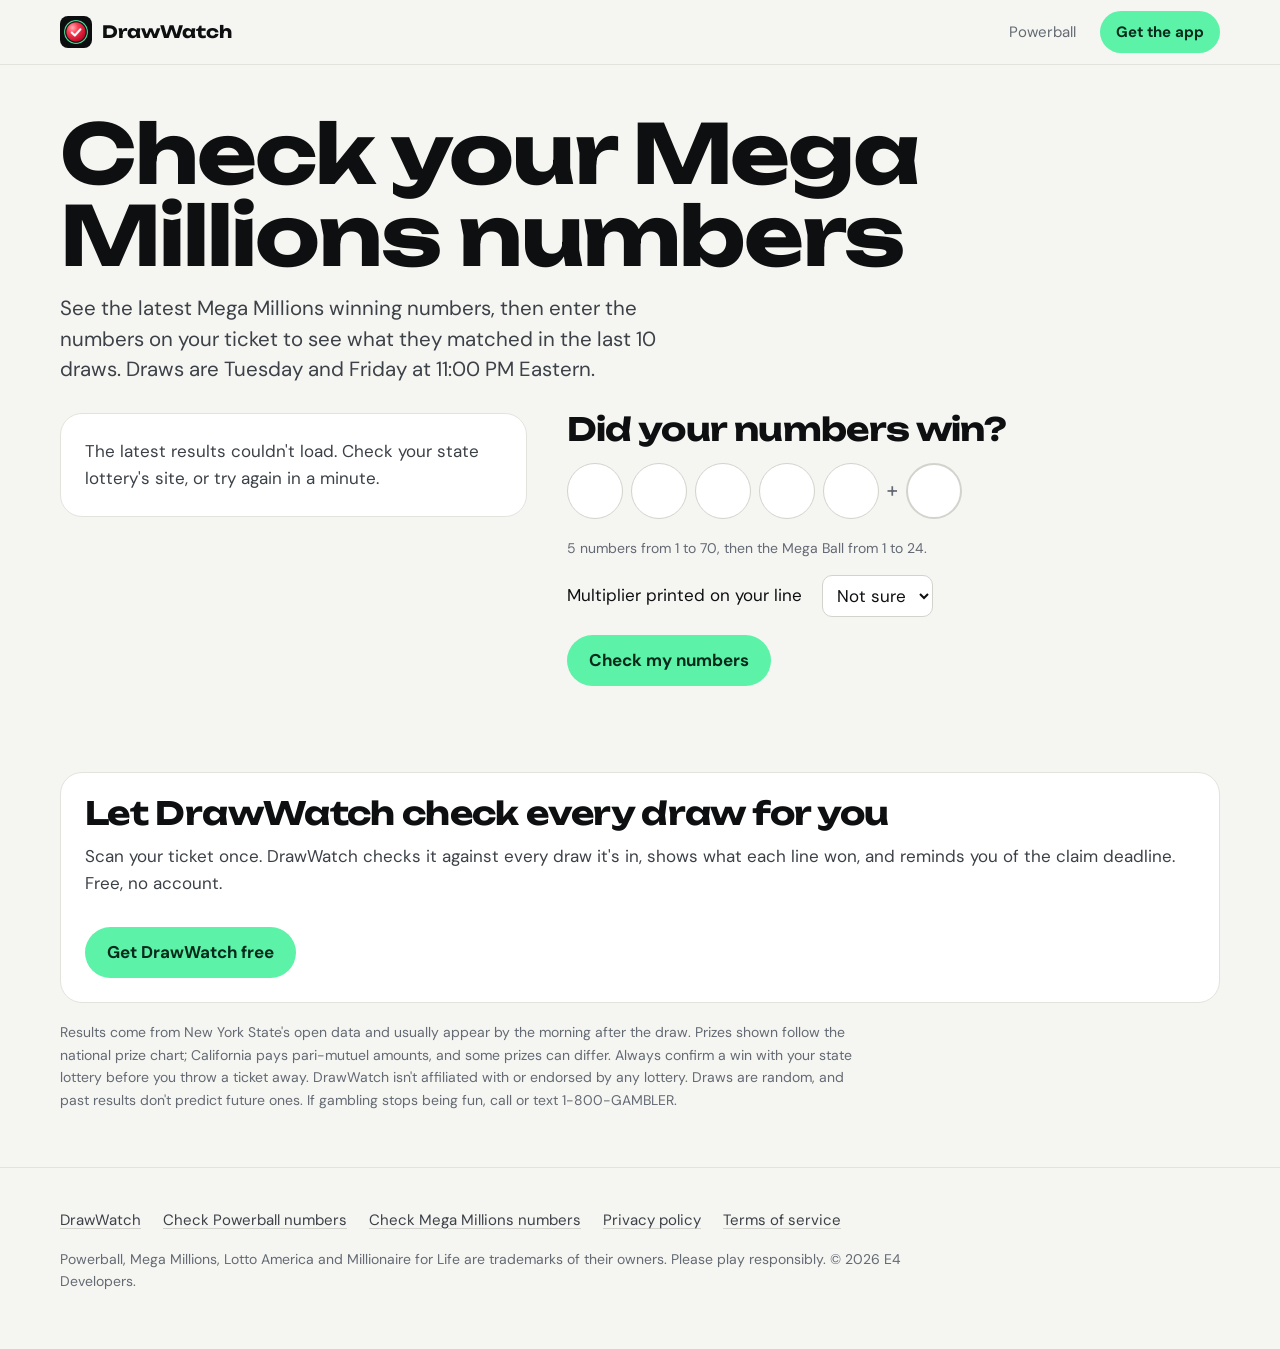
==== check-mega-millions-numbers.html @ 0bde1f41 "DrawWatch: Check your Powerball / Mega Millions numbers pages, sitemap The latest winning numbers fr" ====
<!DOCTYPE html>
<html lang="en">
<head>
<meta charset="UTF-8">
<meta name="viewport" content="width=device-width, initial-scale=1.0">
<script>
/* Same device switch as drawwatch.html (the header button hides on iPhone
   until the App Store release). */
(function () {
  var u = navigator.userAgent || "", d = "desktop";
  if (/Android/i.test(u)) d = "android";
  else if (/iPhone|iPad|iPod/i.test(u) || (navigator.platform === "MacIntel" && navigator.maxTouchPoints > 1)) d = "ios";
  document.documentElement.setAttribute("data-device", d);
})();
</script>
<title>Check your Mega Millions numbers: latest results and ticket checker | DrawWatch</title>
<meta name="description" content="The latest Mega Millions winning numbers, and a free checker: enter the numbers on your ticket to see what they matched and won in the last 10 draws.">
<meta name="robots" content="index, follow">
<link rel="canonical" href="https://e4developers.github.io/check-mega-millions-numbers">
<meta name="theme-color" content="#F5F5F2">
<meta property="og:title" content="Check your Mega Millions numbers">
<meta property="og:description" content="The latest Mega Millions winning numbers, and a free checker for the numbers on your ticket.">
<meta property="og:url" content="https://e4developers.github.io/check-mega-millions-numbers">
<meta property="og:type" content="website">
<meta property="og:site_name" content="DrawWatch">
<meta property="og:image" content="https://e4developers.github.io/img/drawwatch/og.png">
<meta name="twitter:card" content="summary_large_image">
<link rel="icon" type="image/png" href="img/drawwatch/icon-192.png">
<link rel="preconnect" href="https://fonts.googleapis.com">
<link rel="preconnect" href="https://fonts.gstatic.com" crossorigin>
<link rel="stylesheet" href="https://fonts.googleapis.com/css2?family=DM+Sans:wght@400;500;700&family=Unbounded:wght@700&display=swap">
<link rel="stylesheet" href="drawwatch.css">
<link rel="stylesheet" href="check.css">
</head>
<body>
<a class="skip" href="#main">Skip to content</a>

<header class="top">
  <div class="wrap">
    <a class="top-brand" href="drawwatch.html"><img src="img/drawwatch/icon-192.png" alt="" width="32" height="32">DrawWatch</a>
    <nav aria-label="Site">
      <a class="hide-sm" href="check-powerball-numbers.html">Powerball</a>
      <a class="get" href="get?c=web_mm_header">Get the app</a>
    </nav>
  </div>
</header>

<main id="main" data-game="megamillions">
  <section class="check-hero">
    <div class="wrap">
      <h1>Check your Mega Millions numbers</h1>
      <p class="lead">See the latest Mega Millions winning numbers, then enter the numbers on your ticket to see what they matched in the last 10 draws. Draws are Tuesday and Friday at 11:00 PM Eastern.</p>
      <div class="check-grid">
        <div class="box latest" id="latest" aria-live="polite">
          <p>Loading the latest Mega Millions numbers&hellip;</p>
          <noscript><p>Turn on JavaScript to see the latest numbers here, or check your state lottery's site.</p></noscript>
        </div>
        <div class="checker">
          <h2>Did your numbers win?</h2>
          <form id="checker" novalidate>
            <div class="picks">
          <input type="text" inputmode="numeric" pattern="[0-9]*" maxlength="2" data-white aria-label="Number 1" required>
          <input type="text" inputmode="numeric" pattern="[0-9]*" maxlength="2" data-white aria-label="Number 2" required>
          <input type="text" inputmode="numeric" pattern="[0-9]*" maxlength="2" data-white aria-label="Number 3" required>
          <input type="text" inputmode="numeric" pattern="[0-9]*" maxlength="2" data-white aria-label="Number 4" required>
          <input type="text" inputmode="numeric" pattern="[0-9]*" maxlength="2" data-white aria-label="Number 5" required>
              <span class="plus" aria-hidden="true">+</span>
              <input type="text" inputmode="numeric" pattern="[0-9]*" maxlength="2" class="bonus" data-bonus aria-label="Mega Ball" required>
            </div>
            <p class="check-fine">5 numbers from 1 to 70, then the Mega Ball from 1 to 24.</p>
            <div class="opts"><label for="mult">Multiplier printed on your line</label> <select id="mult"><option value="">Not sure</option><option value="2">2×</option><option value="3">3×</option><option value="4">4×</option><option value="5">5×</option><option value="10">10×</option></select></div>
            <button class="go" type="submit">Check my numbers</button>
          </form>
          <div id="results" aria-live="polite"></div>
        </div>
      </div>
    </div>
  </section>

  <section class="check-cta">
    <div class="wrap">
      <div class="box">
        <h2>Let DrawWatch check every draw for you</h2>
        <p>Scan your ticket once. DrawWatch checks it against every draw it's in, shows what each line won, and reminds you of the claim deadline. Free, no account.</p>
        <a class="go" href="get?c=web_mm_check">Get DrawWatch free</a>
      </div>
      <p class="check-fine">Results come from New York State's open data and usually appear by the morning after the draw. Prizes shown follow the national prize chart; California pays pari-mutuel amounts, and some prizes can differ. Always confirm a win with your state lottery before you throw a ticket away. DrawWatch isn't affiliated with or endorsed by any lottery. Draws are random, and past results don't predict future ones. If gambling stops being fun, call or text 1-800-GAMBLER.</p>
    </div>
  </section>
</main>

<footer>
  <div class="wrap">
    <nav aria-label="Footer">
      <a href="drawwatch.html">DrawWatch</a>
      <a href="check-powerball-numbers">Check Powerball numbers</a>
      <a href="check-mega-millions-numbers">Check Mega Millions numbers</a>
      <a href="privacy-policy.html">Privacy policy</a>
      <a href="terms-of-service.html">Terms of service</a>
    </nav>
    <p class="fine">Powerball, Mega Millions, Lotto America and Millionaire for Life are trademarks of their owners. Please play responsibly. &copy; 2026 E4 Developers.</p>
  </div>
</footer>
<script src="check.js" defer></script>
</body>
</html>
---- drawwatch.css ----
/* DrawWatch site (drawwatch.html, index.html, privacy-policy.html,
 * terms-of-service.html). A light page so the app's dark screens stand out.
 * Same type as the app: Unbounded for display, DM Sans for text. Game colors
 * only where they name a game; green only for money and the main button.
 * The lottery-ball shading is the only gradient. No glows, emoji or icon
 * boxes. Motion only for state changes (switching the screen in the tour). */

:root {
  --bg: #F5F5F2;
  --card: #FFFFFF;
  --line: #E3E3DE;
  --line-strong: #D3D3CD;
  --text: #0E0F11;
  --text-soft: #3C4148;
  --muted: #646A73;
  --ink: #0C0D0F;
  --ink-surface: #16181B;
  --ink-line: #2B2F34;
  --ink-text: #F3F4F6;
  --ink-muted: #A0A7B0;
  --green: #5CF2A8;
  --on-green: #062B1B;
  --money: #0A8A54;
  --display: "Unbounded", system-ui, sans-serif;
  --body: "DM Sans", system-ui, -apple-system, "Segoe UI", Roboto, sans-serif;
  --gutter: 20px;
  --radius: 28px;
}

* { box-sizing: border-box; margin: 0; padding: 0; }
html { -webkit-text-size-adjust: 100%; scroll-behavior: smooth; scroll-padding-top: 72px; }
@media (prefers-reduced-motion: reduce) { html { scroll-behavior: auto; } }
body { background: var(--bg); color: var(--text-soft); font-family: var(--body); font-size: 17px; line-height: 1.6; -webkit-font-smoothing: antialiased; overflow-x: hidden; }
a { color: var(--text); text-decoration: underline; text-underline-offset: 3px; text-decoration-color: var(--line-strong); }
a:hover { text-decoration-color: var(--text); }
:focus-visible { outline: 2px solid var(--text); outline-offset: 3px; border-radius: 6px; }
img { max-width: 100%; height: auto; display: block; }
button { font: inherit; color: inherit; background: none; border: 0; cursor: pointer; text-align: left; }
.skip { position: absolute; left: -999px; top: 8px; background: var(--text); color: #fff; padding: 8px 12px; border-radius: 8px; z-index: 10; }
.skip:focus { left: 8px; }

.wrap { width: min(1200px, 100%); margin: 0 auto; padding: 0 var(--gutter); }
.measure { max-width: 760px; }
.narrow { width: min(760px, 100%); }

h1, h2, h3 { color: var(--text); }
h1 { font-family: var(--display); font-weight: 700; font-size: clamp(42px, 6.4vw, 84px); line-height: 1.0; letter-spacing: -0.025em; }
h2 { font-family: var(--display); font-weight: 700; font-size: clamp(30px, 4.2vw, 50px); line-height: 1.05; letter-spacing: -0.02em; }
h3 { font-family: var(--display); font-weight: 700; font-size: 20px; line-height: 1.2; letter-spacing: -0.01em; }
p + p { margin-top: 12px; }
.lead { font-size: clamp(18px, 1.6vw, 21px); line-height: 1.5; color: var(--text-soft); }
.note { color: var(--muted); font-size: 15px; }
.money { color: var(--money); font-family: var(--display); font-weight: 700; }

/* Device-aware blocks: a script in <head> sets html[data-device] to
   android, ios or desktop. Without it, the Google Play version shows. */
.for-android, .for-ios, .for-desktop { display: none; }
html:not([data-device]) .for-android,
html[data-device="android"] .for-android { display: flex; }
html[data-device="ios"] .for-ios { display: flex; }
html[data-device="desktop"] .for-desktop { display: flex; }

/* Top bar */
.top { position: sticky; top: 0; z-index: 5; background: rgba(245, 245, 242, 0.96); border-bottom: 1px solid var(--line); }
.top .wrap { display: flex; align-items: center; justify-content: space-between; gap: 16px; min-height: 64px; }
.top-brand { display: flex; align-items: center; gap: 10px; color: var(--text); text-decoration: none; font-family: var(--display); font-weight: 700; font-size: 17px; }
.top-brand img { width: 32px; height: 32px; border-radius: 8px; }
.top nav { display: flex; align-items: center; gap: 24px; font-size: 15px; }
.top nav a { color: var(--muted); text-decoration: none; }
.top nav a:hover, .top nav a[aria-current="page"] { color: var(--text); }
.top .get { color: var(--on-green); background: var(--green); padding: 9px 16px; border-radius: 999px; font-weight: 700; }
.top .get:hover { color: var(--on-green); background: #7AF5BA; }
@media (max-width: 700px) { .top nav .hide-sm { display: none; } }

/* Lottery balls */
.ball {
  --b0: #FFFFFF; --b1: #F1F2F5; --b2: #C3C6CD; --b3: #8A8E97; --bt: #111317;
  width: 46px; height: 46px; border-radius: 50%; flex: 0 0 auto;
  display: inline-grid; place-items: center;
  font-family: var(--display); font-weight: 700; font-size: 17px; font-style: normal; color: var(--bt);
  background: radial-gradient(circle at 34% 28%, var(--b0) 0%, var(--b1) 22%, var(--b2) 64%, var(--b3) 100%);
  box-shadow: 0 2px 4px rgba(14, 15, 17, 0.25);
}
.ball.pb { --b0: #FFB3BB; --b1: #FF4155; --b2: #C8102E; --b3: #7D0617; --bt: #fff; }
.ball.mm { --b0: #FFF0C2; --b1: #FFC23D; --b2: #D48A00; --b3: #8A5600; --bt: #1D1400; }
.ball.mfl { --b0: #C9FFF0; --b1: #2BD4A4; --b2: #0E9873; --b3: #065C45; --bt: #00261B; }
.ball.la { --b0: #E8DCFF; --b1: #A070FF; --b2: #6A35D6; --b3: #3B1691; --bt: #fff; }
.ball.sm { width: 24px; height: 24px; font-size: 11px; }
.ball.lg { width: 64px; height: 64px; font-size: 24px; }

/* Store badge and the download block */
.badge { display: inline-block; line-height: 0; border-radius: 10px; }
.badge img { height: 56px; width: auto; }
/* Apple's badge has no built-in margin; Google's PNG has about 8px. */
.badge.apple img { height: 46px; margin: 5px 0; }
.get-block { align-items: center; gap: 18px 22px; flex-wrap: wrap; margin-top: 32px; }
.qr { display: flex; align-items: center; gap: 16px; background: var(--card); border: 1px solid var(--line); border-radius: 20px; padding: 14px 18px 14px 14px; }
.qr img { width: 112px; height: 112px; }
.qr strong { display: block; color: var(--text); font-size: 16px; }
.qr span { display: block; color: var(--muted); font-size: 14px; line-height: 1.4; margin-top: 2px; }
.ios-note { display: flex; flex-direction: column; align-items: flex-start; gap: 6px; background: var(--card); border: 1px solid var(--line); border-radius: 20px; padding: 16px 18px; max-width: 420px; }
.ios-note strong { color: var(--text); }
.ios-note span { color: var(--muted); font-size: 15px; }
.cta-note { color: var(--muted); font-size: 15px; }

/* A phone: the real screen in a plain dark frame */
.device { background: #050506; border-radius: 46px; padding: 9px; box-shadow: 0 0 0 1px var(--line-strong), 0 40px 70px -30px rgba(14, 15, 17, 0.55), 0 16px 30px -18px rgba(14, 15, 17, 0.35); }
.device img { border-radius: 37px; width: 100%; }

/* Hero: one screen on desktop */
.hero { padding: 40px 0 24px; }
.hero .wrap { display: grid; gap: 40px; align-items: center; }
.hero .lead { margin-top: 20px; max-width: 34ch; }
.games-line { display: flex; flex-wrap: wrap; gap: 8px 18px; margin-top: 28px; font-size: 15px; color: var(--text-soft); }
.games-line span { display: inline-flex; align-items: center; gap: 8px; }
.phones { display: flex; justify-content: center; align-items: flex-end; }
.phones .device { width: min(300px, 74vw); position: relative; z-index: 2; }
.phones .side { display: none; }

/* Tour: pick a feature, the phone shows it */
.tour { padding: 88px 0; }
.tour-head { max-width: 640px; }
.tour-head .lead { margin-top: 14px; }
.tour-grid { display: none; }
.tour-cards { display: flex; gap: 14px; overflow-x: auto; scroll-snap-type: x mandatory; margin: 32px calc(-1 * var(--gutter)) 0; padding: 4px var(--gutter) 20px; }
.tour-card { flex: 0 0 min(80vw, 330px); scroll-snap-align: start; background: var(--card); border: 1px solid var(--line); border-radius: 24px; padding: 22px 22px 0; overflow: hidden; display: flex; flex-direction: column; }
.tour-card p { font-size: 15.5px; margin-top: 8px; margin-bottom: 20px; }
.tour-card img { margin-top: auto; border-radius: 20px 20px 0 0; box-shadow: 0 0 0 1px #000; }
.swipe-hint { color: var(--muted); font-size: 14px; margin-top: 4px; }
.tabs { display: grid; gap: 4px; align-content: center; margin-top: 28px; margin-left: -22px; }
.tab { padding: 18px 22px; border-radius: 18px; border: 1px solid transparent; color: var(--text-soft); }
.tab .t { display: block; font-family: var(--display); font-weight: 700; font-size: 19px; color: var(--muted); }
.tab .d { display: block; font-size: 15.5px; color: var(--text-soft); max-height: 0; overflow: hidden; opacity: 0; margin-top: 0; transition: max-height 0.3s ease, opacity 0.3s ease, margin 0.3s ease; }
.tab:hover .t { color: var(--text); }
.tab[aria-selected="true"] { background: var(--card); border-color: var(--line); }
.tab[aria-selected="true"] .t { color: var(--text); }
.tab[aria-selected="true"] .d { max-height: 120px; opacity: 1; margin-top: 6px; }
.stage { display: flex; justify-content: center; }
.stage .device { width: min(340px, (100vh - 150px) * 0.462); position: relative; }
.stage .screens { position: relative; }
.stage .screens img { position: absolute; inset: 0; opacity: 0; transition: opacity 0.25s ease; }
.stage .screens img:first-child { position: relative; }
.stage .screens img.on { opacity: 1; }
@media (prefers-reduced-motion: reduce) { .stage .screens img, .tab .d { transition: none; } }

/* Games and data */
.facts { padding: 88px 0; background: var(--card); border-top: 1px solid var(--line); border-bottom: 1px solid var(--line); }
.facts .wrap { display: grid; gap: 56px; }
.game-list { margin-top: 28px; display: grid; }
.game-row { display: grid; grid-template-columns: auto 1fr; gap: 4px 16px; align-items: center; padding: 16px 0; border-bottom: 1px solid var(--line); }
.game-row:last-child { border-bottom: 0; }
.game-row .ball { grid-row: span 2; }
.game-row strong { color: var(--text); font-size: 17px; }
.game-row span { color: var(--muted); font-size: 15px; }
.trust { display: grid; gap: 22px; margin-top: 28px; }
.trust div { border-left: 3px solid var(--text); padding-left: 16px; }
.trust h3 { font-family: var(--body); font-size: 17px; }
.trust p { margin-top: 4px; font-size: 15.5px; }

/* FAQ */
.faq-wrap { padding: 88px 0; }
.faq-layout { display: grid; gap: 8px; }
.faq { margin-top: 24px; border-top: 1px solid var(--line-strong); }
.faq details { border-bottom: 1px solid var(--line-strong); }
.faq summary { cursor: pointer; list-style: none; padding: 20px 40px 20px 0; position: relative; color: var(--text); font-weight: 700; font-size: 17.5px; }
.faq summary::-webkit-details-marker { display: none; }
.faq summary::after { content: "+"; position: absolute; right: 4px; top: 15px; font-family: var(--display); font-size: 24px; color: var(--muted); }
.faq details[open] summary::after { content: "\2212"; }
.faq details > div { padding: 0 0 20px; max-width: 64ch; }

/* Closing band */
.closing { background: var(--ink); padding: 80px 0; }
.closing .wrap { display: grid; gap: 28px; align-items: center; }
.closing h2 { color: var(--ink-text); }
.closing .lead { color: var(--ink-muted); margin-top: 14px; max-width: 36ch; }
.closing .balls { display: flex; gap: 12px; margin-bottom: 26px; }
.closing .get-block { margin-top: 0; }
.closing .qr { background: var(--card); }
.closing .ios-note { background: var(--ink-surface); border-color: var(--ink-line); }
.closing .ios-note strong { color: var(--ink-text); }
.closing .ios-note span { color: var(--ink-muted); }
.closing .ios-note a { color: var(--ink-text); }

/* Shared box */
.box { background: var(--card); border: 1px solid var(--line); border-radius: 22px; padding: 24px; }

/* Legal pages */
.legal { padding: 56px 0 40px; }
.legal h1 { font-size: clamp(34px, 6vw, 52px); }
.legal .updated { color: var(--muted); margin-top: 12px; }
.legal h2 { font-size: 23px; margin: 44px 0 12px; }
.legal h3 { font-family: var(--body); font-size: 18px; margin: 26px 0 8px; }
.legal ul { padding-left: 22px; }
.legal li { margin: 6px 0; }
.legal table { width: 100%; border-collapse: collapse; font-size: 15px; margin-top: 12px; }
.legal th, .legal td { text-align: left; padding: 10px 10px 10px 0; border-bottom: 1px solid var(--line); vertical-align: top; }
.legal th { color: var(--muted); font-weight: 500; }
.legal .summary { margin-top: 26px; }
.legal .summary li { margin: 8px 0; }
.legal .summary strong { color: var(--text); }

/* Studio home (index.html) */
.brand-mark { display: inline-grid; place-items: center; width: 32px; height: 32px; border-radius: 8px; background: var(--text); color: var(--bg); font-family: var(--display); font-size: 13px; font-weight: 700; }
.studio-hero { padding: 80px 0 24px; }
.studio-hero h1 { max-width: 12ch; }
.studio-hero .lead { margin-top: 22px; max-width: 46ch; }
.products { display: grid; gap: 18px; margin-top: 48px; }
.product { background: var(--card); border: 1px solid var(--line); border-radius: var(--radius); padding: 32px; display: flex; flex-direction: column; }
.product-head { display: flex; align-items: center; gap: 16px; }
.product-head img { width: 60px; height: 60px; border-radius: 15px; }
.product-head h2 { font-size: 28px; }
.product .meta { color: var(--muted); font-size: 15px; margin-top: 2px; }
.product > p { margin-top: 20px; }
.product ul { margin-top: 16px; padding-left: 20px; }
.product li { margin: 6px 0; }
.product .links { margin-top: auto; padding-top: 26px; display: flex; flex-wrap: wrap; gap: 12px 20px; align-items: center; }
.product .links .primary { color: var(--text); font-weight: 700; }
.studio-about { max-width: 720px; padding: 72px 0; }
.studio-about p { margin-top: 16px; }

/* Footer */
footer { border-top: 1px solid var(--line); padding: 40px 0 56px; color: var(--muted); font-size: 15px; }
footer .wrap { display: grid; gap: 16px; }
footer nav { display: flex; gap: 10px 22px; flex-wrap: wrap; }
footer nav a { color: var(--text-soft); }
footer .fine { font-size: 14px; color: var(--muted); max-width: 90ch; }
.closing + footer { border-top: 0; }

/* Tablet and up */
@media (min-width: 760px) {
  .phones .device { width: min(300px, 31vh); }
  .phones .side { display: block; width: min(250px, 26vh); z-index: 1; transform: translateY(32px); }
  .phones .side.left { margin-right: -34px; }
  .phones .side.right { margin-left: -34px; }
  .products { grid-template-columns: 1fr 1fr; }
}

/* Desktop: hero fills the first screen, the tour becomes tabs beside a phone,
   games and data sit side by side, FAQ beside its heading */
@media (min-width: 1024px) {
  .hero { min-height: calc(100vh - 64px); display: flex; align-items: center; padding: 32px 0; }
  .hero .wrap { grid-template-columns: 1fr 1.05fr; gap: 24px; }
  .tour { min-height: calc(100vh - 64px); display: flex; align-items: center; padding: 40px 0; }
  .narrow-only { display: none; }
  .tour-cards, .swipe-hint { display: none; }
  .tour-grid { display: grid; grid-template-columns: 1fr 1fr; gap: 48px; align-items: center; }
  .facts .wrap { grid-template-columns: 1fr 1fr; gap: 80px; }
  .faq-layout { grid-template-columns: 1fr 1.7fr; gap: 64px; align-items: start; }
  .faq-layout .faq { margin-top: 0; }
  .closing .wrap { grid-template-columns: 1.1fr 1fr; }
}
---- check.css ----
/* Number checker pages (check-powerball-numbers.html,
 * check-mega-millions-numbers.html). Builds on drawwatch.css. */

.check-hero { padding: 48px 0 24px; }
.check-hero .lead { margin-top: 16px; max-width: 46ch; }
.check-grid { display: grid; gap: 24px; margin-top: 28px; }

.latest .when { color: var(--text); font-weight: 700; }
.latest .balls, .draws .balls { display: flex; flex-wrap: wrap; gap: 8px; }
.latest .balls { margin: 14px 0 10px; }
.latest .note { color: var(--text); font-weight: 700; }
.latest .src { color: var(--muted); font-size: 14px; margin-top: 6px; }
.sr { position: absolute; width: 1px; height: 1px; overflow: hidden; clip: rect(0 0 0 0); white-space: nowrap; }

.checker h2 { font-size: clamp(24px, 3vw, 32px); }
.checker form { margin-top: 16px; }
.picks { display: flex; flex-wrap: wrap; gap: 8px; align-items: center; }
.picks input { width: 56px; height: 56px; border-radius: 50%; border: 1px solid var(--line-strong); background: var(--card); text-align: center; font-family: var(--display); font-size: 18px; color: var(--text); -moz-appearance: textfield; }
.picks input::-webkit-outer-spin-button, .picks input::-webkit-inner-spin-button { -webkit-appearance: none; margin: 0; }
.picks input.bonus { border-width: 2px; }
.picks .plus { color: var(--muted); font-family: var(--display); }
.opts { display: flex; flex-wrap: wrap; gap: 12px 20px; align-items: center; margin-top: 16px; }
.opts label { color: var(--text); }
.opts select { font: inherit; padding: 8px 10px; border-radius: 10px; border: 1px solid var(--line-strong); background: var(--card); color: var(--text); }
.go { margin-top: 18px; display: inline-block; color: var(--on-green); background: var(--green); padding: 12px 22px; border-radius: 999px; font-weight: 700; }
.go:hover { background: #7AF5BA; }

#results { margin-top: 22px; }
#results .err { color: #B00020; font-weight: 700; }
#results .sum { color: var(--text); font-weight: 700; }
.draws { list-style: none; margin-top: 12px; border-top: 1px solid var(--line); }
.draws li { display: grid; gap: 6px; padding: 12px 0; border-bottom: 1px solid var(--line); }
.draws .d { color: var(--muted); font-size: 15px; }
.draws .r { color: var(--text-soft); }
.draws li.won .r { color: var(--money); font-weight: 700; }
.ball.miss { opacity: 0.35; box-shadow: none; }

.check-cta { padding: 40px 0 56px; }
.check-cta .box { display: grid; gap: 12px; }
.check-cta h2 { font-size: clamp(24px, 3vw, 32px); }
.check-cta a.go { justify-self: start; text-decoration: none; }
.check-fine { color: var(--muted); font-size: 14px; margin-top: 18px; max-width: 80ch; }

@media (min-width: 760px) {
  .draws li { grid-template-columns: 110px auto 1fr; align-items: center; gap: 16px; }
}
@media (min-width: 1024px) {
  .check-grid { grid-template-columns: 1fr 1.4fr; gap: 40px; align-items: start; }
}
@media (max-width: 420px) {
  .picks input { width: 46px; height: 46px; font-size: 16px; }
}
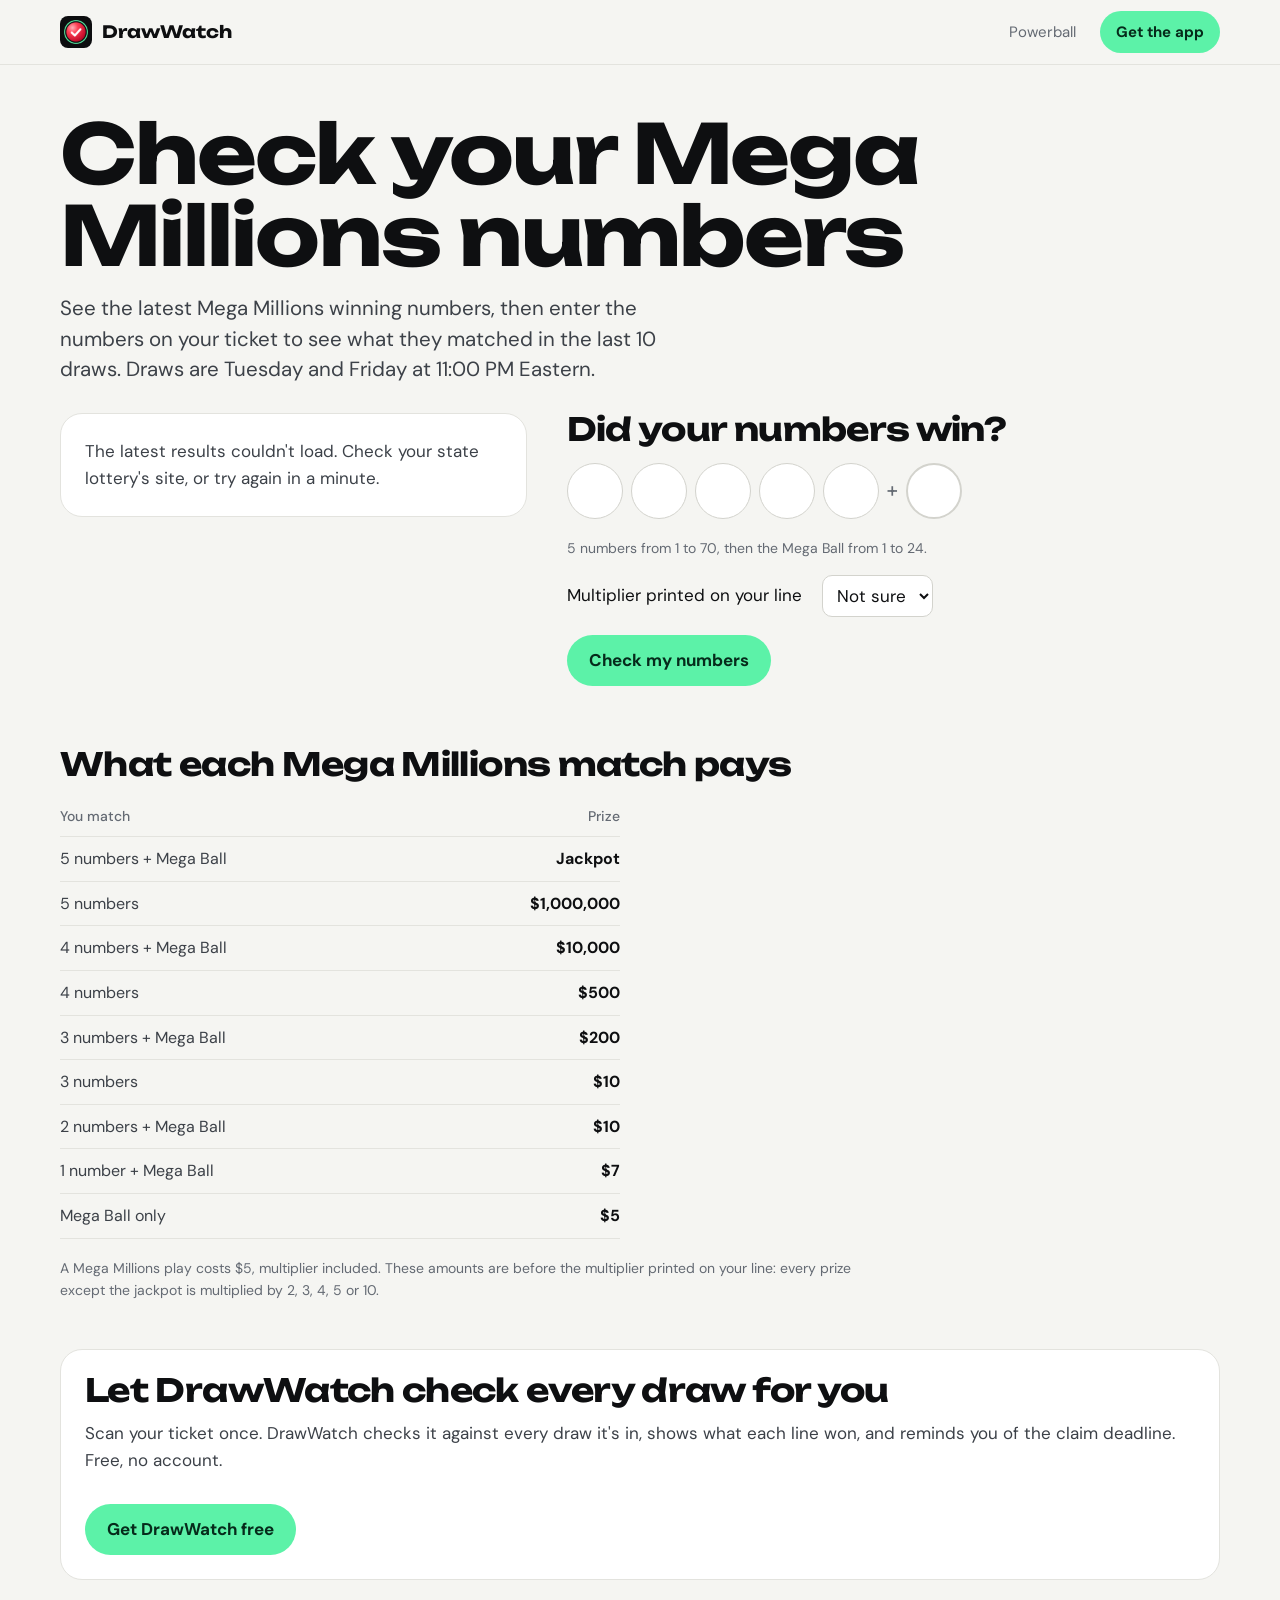
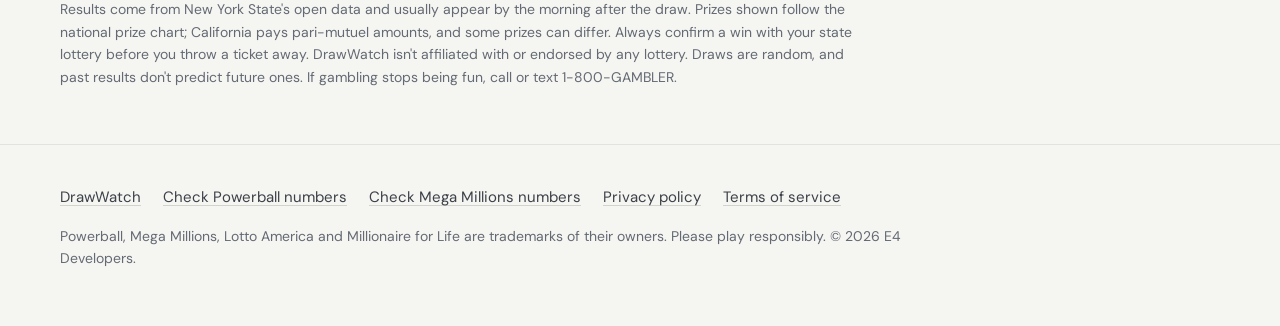
==== commit 3bb7c50e: "DrawWatch site: prize charts on the checker pages, nine games, press links, search title, sitemap da" ====
--- a/check-mega-millions-numbers.html
+++ b/check-mega-millions-numbers.html
@@ -77,6 +77,27 @@
     </div>
   </section>
 
+  <section class="check-pays">
+    <div class="wrap">
+      <h2>What each Mega Millions match pays</h2>
+      <table class="pays">
+        <thead><tr><th scope="col">You match</th><th scope="col">Prize</th></tr></thead>
+        <tbody>
+          <tr><th scope="row">5 numbers + Mega Ball</th><td>Jackpot</td></tr>
+          <tr><th scope="row">5 numbers</th><td>$1,000,000</td></tr>
+          <tr><th scope="row">4 numbers + Mega Ball</th><td>$10,000</td></tr>
+          <tr><th scope="row">4 numbers</th><td>$500</td></tr>
+          <tr><th scope="row">3 numbers + Mega Ball</th><td>$200</td></tr>
+          <tr><th scope="row">3 numbers</th><td>$10</td></tr>
+          <tr><th scope="row">2 numbers + Mega Ball</th><td>$10</td></tr>
+          <tr><th scope="row">1 number + Mega Ball</th><td>$7</td></tr>
+          <tr><th scope="row">Mega Ball only</th><td>$5</td></tr>
+        </tbody>
+      </table>
+      <p class="check-fine">A Mega Millions play costs $5, multiplier included. These amounts are before the multiplier printed on your line: every prize except the jackpot is multiplied by 2, 3, 4, 5 or 10.</p>
+    </div>
+  </section>
+
   <section class="check-cta">
     <div class="wrap">
       <div class="box">
--- a/check.css
+++ b/check.css
@@ -35,6 +35,15 @@
 .draws li.won .r { color: var(--money); font-weight: 700; }
 .ball.miss { opacity: 0.35; box-shadow: none; }
 
+.check-pays { padding: 16px 0 8px; }
+.check-pays h2 { font-size: clamp(24px, 3vw, 32px); }
+.pays { width: 100%; max-width: 560px; border-collapse: collapse; margin-top: 14px; }
+.pays th, .pays td { text-align: left; padding: 9px 0; border-bottom: 1px solid var(--line); font-size: 16px; }
+.pays thead th { color: var(--muted); font-size: 14px; font-weight: 500; }
+.pays tbody th { color: var(--text-soft); font-weight: 400; }
+.pays td { color: var(--text); font-weight: 700; text-align: right; }
+.pays thead th:last-child { text-align: right; }
+
 .check-cta { padding: 40px 0 56px; }
 .check-cta .box { display: grid; gap: 12px; }
 .check-cta h2 { font-size: clamp(24px, 3vw, 32px); }
